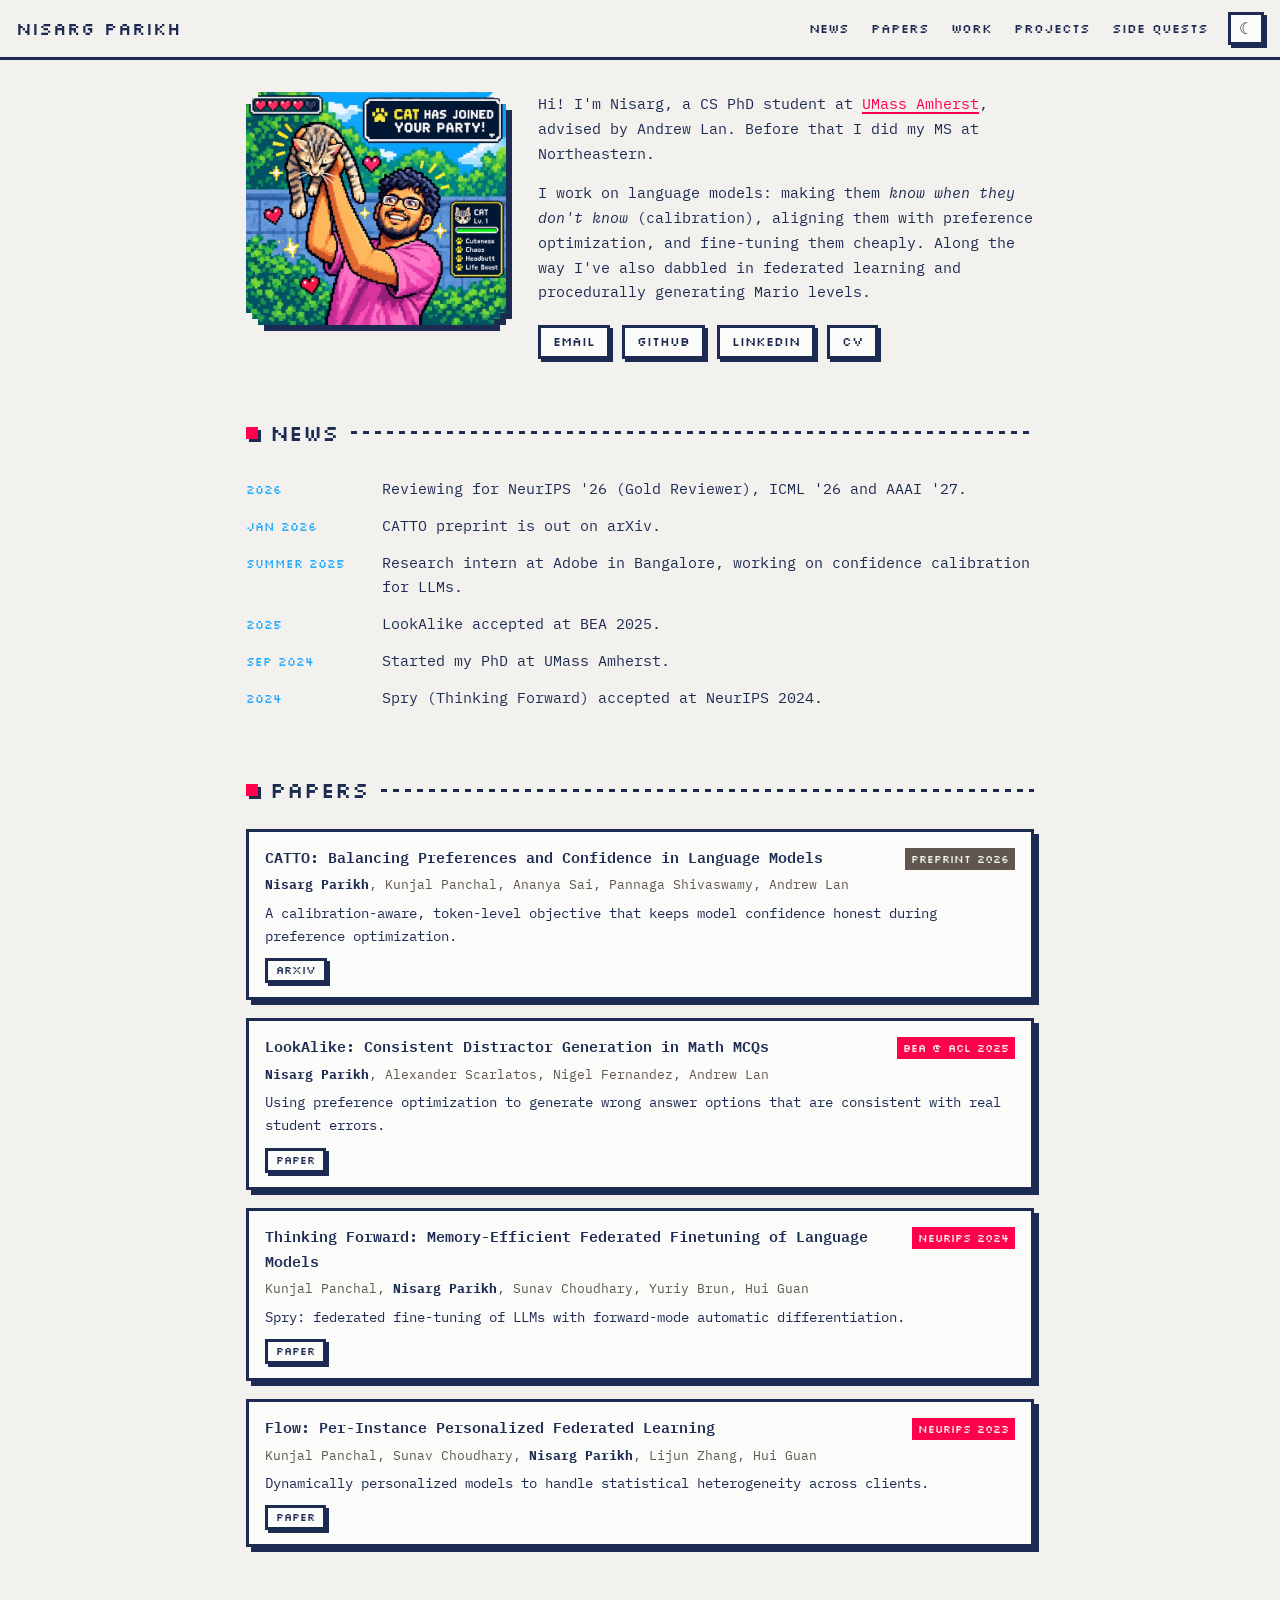
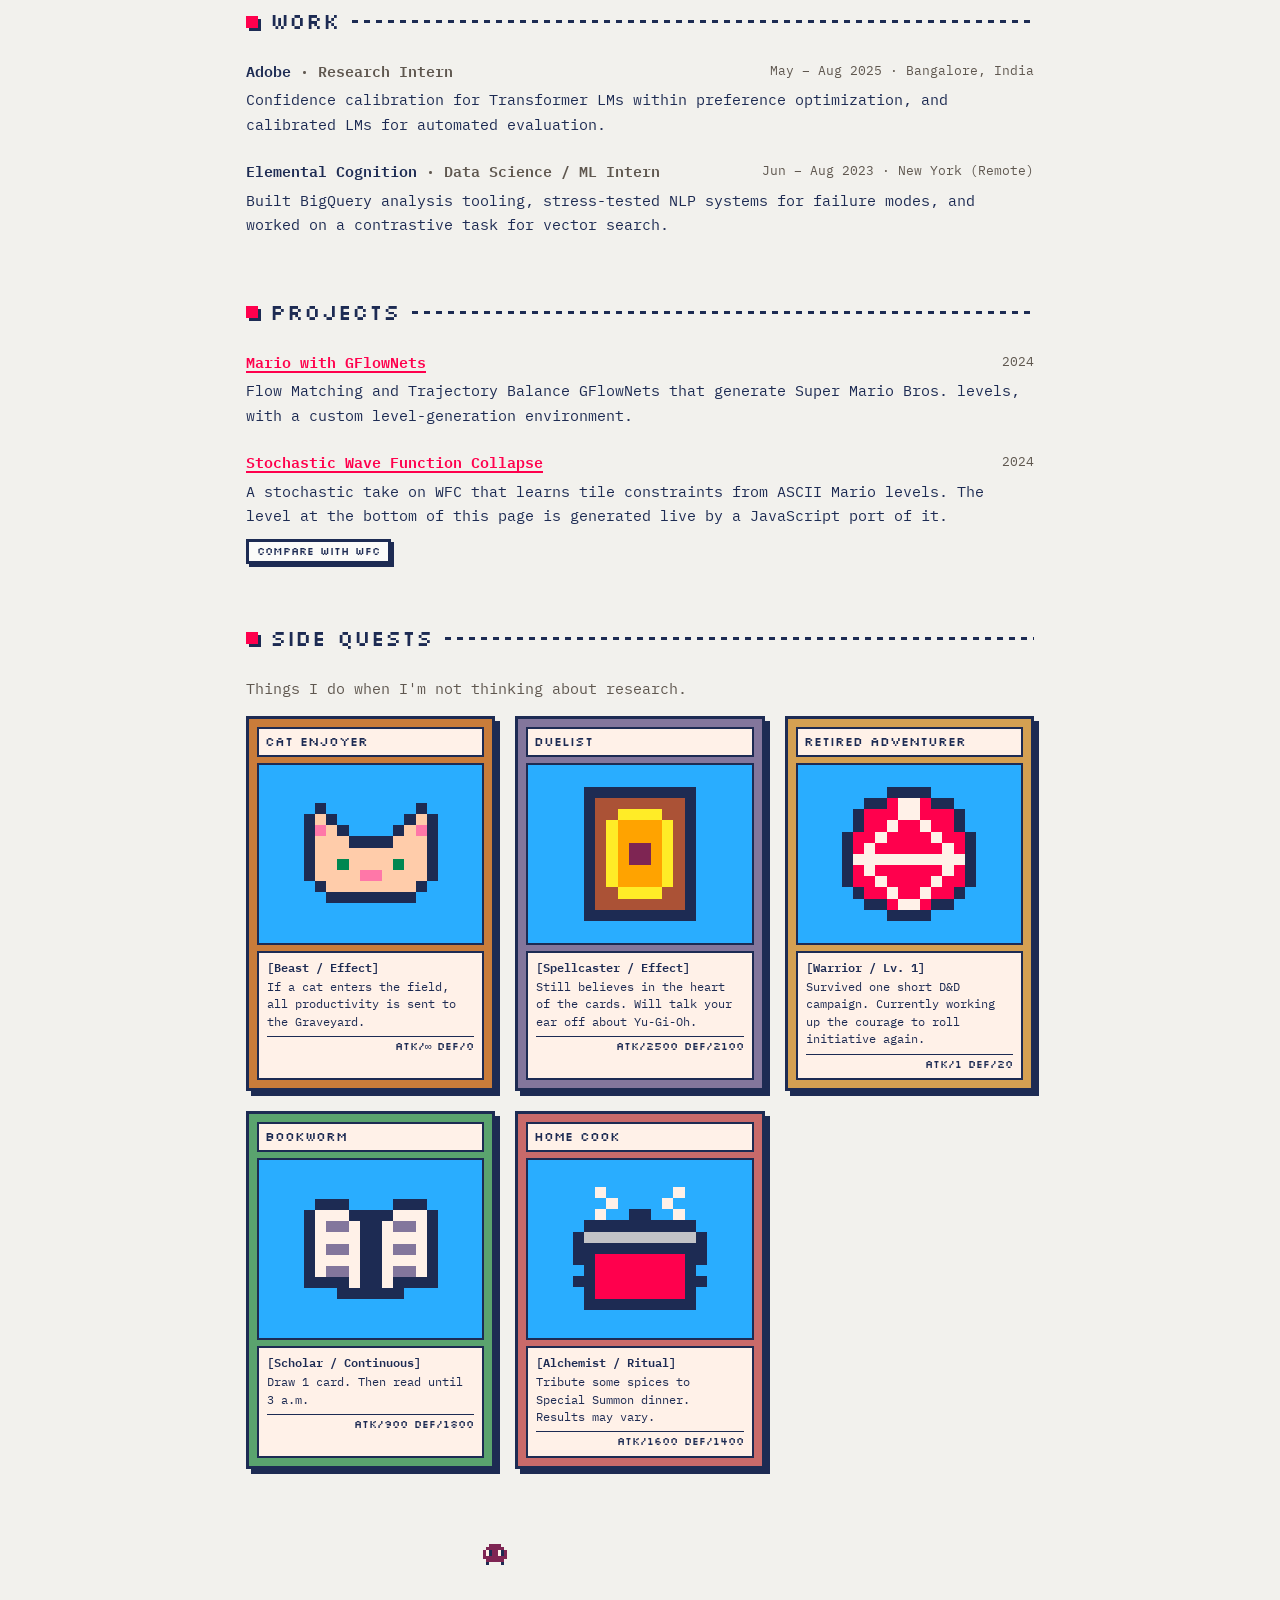
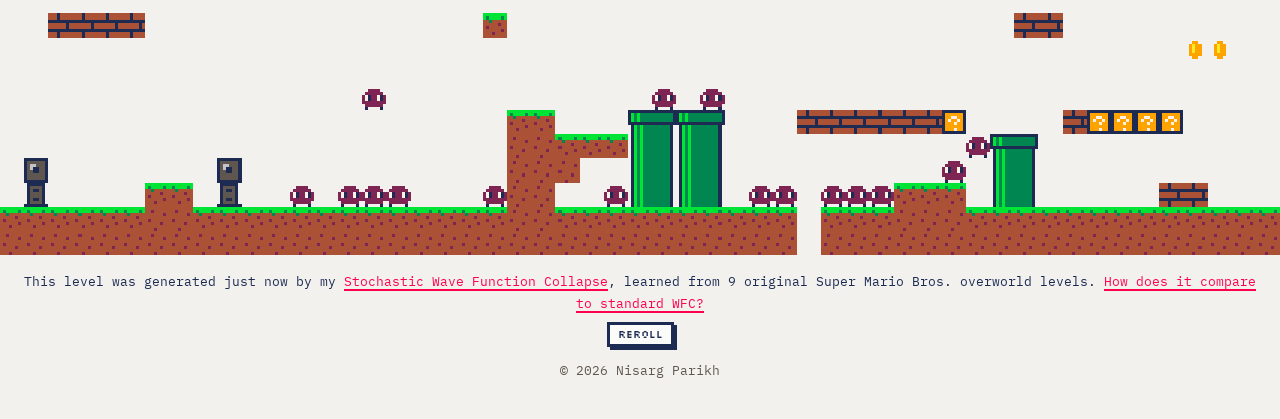
==== index.html @ 420789ab "First version of personal site" ====
<!DOCTYPE html>
<html lang="en">
<head>
  <meta charset="utf-8">
  <meta name="viewport" content="width=device-width, initial-scale=1">
  <title>Nisarg Parikh</title>
  <meta name="description" content="Nisarg Parikh, CS PhD student at UMass Amherst working on language models.">
  <link rel="icon" href="data:image/svg+xml,<svg xmlns='http://www.w3.org/2000/svg' viewBox='0 0 8 8' shape-rendering='crispEdges'><rect width='8' height='8' fill='%23ff004d'/><rect x='1' y='1' width='6' height='6' fill='%23fff1e8'/><rect x='2' y='2' width='1' height='4' fill='%231d2b53'/><rect x='5' y='2' width='1' height='4' fill='%231d2b53'/><rect x='3' y='3' width='1' height='1' fill='%231d2b53'/><rect x='4' y='4' width='1' height='1' fill='%231d2b53'/></svg>">
  <link rel="preconnect" href="https://fonts.googleapis.com">
  <link rel="preconnect" href="https://fonts.gstatic.com" crossorigin>
  <link href="https://fonts.googleapis.com/css2?family=Silkscreen&family=IBM+Plex+Mono:ital,wght@0,400;0,600;1,400&display=swap" rel="stylesheet">
  <link rel="stylesheet" href="style.css">
  <script>
    // Apply saved theme before paint to avoid a flash.
    try { const t = localStorage.getItem("theme"); if (t) document.documentElement.dataset.theme = t; } catch (e) {}
  </script>
</head>
<body>
  <header class="topbar">
    <a class="logo" href="#top">Nisarg Parikh</a>
    <nav>
      <a href="#news">News</a>
      <a href="#papers">Papers</a>
      <a href="#work">Work</a>
      <a href="#projects">Projects</a>
      <a href="#quests">Side Quests</a>
    </nav>
    <button id="theme-toggle" class="icon-btn" aria-label="Toggle dark mode"></button>
  </header>

  <main id="top">
    <section id="about" class="about">
      <div class="photo-wrap">
        <figure class="photo" id="photo" title="Hover or tap to see the real thing"></figure>
      </div>
      <div class="about-text">
        <div id="about-paras"></div>
        <div id="links" class="links"></div>
      </div>
    </section>

    <section id="news">
      <h2>News</h2>
      <ul id="news-list" class="news"></ul>
    </section>

    <section id="papers">
      <h2>Papers</h2>
      <ol id="pub-list" class="pubs"></ol>
    </section>

    <section id="work">
      <h2>Work</h2>
      <div id="exp-list" class="entries"></div>
    </section>

    <section id="projects">
      <h2>Projects</h2>
      <div id="proj-list" class="entries"></div>
    </section>

    <section id="quests">
      <h2>Side Quests</h2>
      <p class="muted">Things I do when I'm not thinking about research.</p>
      <div id="hobby-list" class="cards"></div>
    </section>
  </main>

  <footer>
    <canvas id="level" aria-label="A Mario-style level generated by Stochastic Wave Function Collapse"></canvas>
    <div class="footer-row">
      <span>This level was generated just now by my <a href="https://github.com/namelessCrusader/Stochastic-Wave-Function-Collapse/">Stochastic Wave Function Collapse</a>, learned from <span id="level-count">9</span> original Super Mario Bros. overworld levels. <a href="swfc.html">How does it compare to standard WFC?</a></span>
      <button id="reroll" class="btn small">Reroll</button>
    </div>
    <p class="muted small">© <span id="year"></span> Nisarg Parikh</p>
  </footer>

  <script src="theme.js"></script>
  <script src="data.js"></script>
  <script src="wfc.js"></script>
  <script src="swfc_model.js"></script>
  <script src="swfc.js"></script>
  <script src="main.js"></script>
</body>
</html>
---- style.css ----
/* Palette: PICO-8 (https://lospec.com/palette-list/pico-8) */
:root {
  --bg: #f2f1ed;
  --surface: #fbfbf9;
  --ink: #1d2b53;
  --muted: #5f574f;
  --line: #1d2b53;
  --accent: #ff004d;
  --accent-2: #29adff;
  --gold: #ffa300;
  --shadow: #1d2b53;
  --px: 3px; /* one "pixel" of UI chrome */
  --pixel-font: "Silkscreen", monospace;
  --body-font: "IBM Plex Mono", ui-monospace, monospace;
  color-scheme: light;
}

@media (prefers-color-scheme: dark) {
  :root:not([data-theme="light"]) {
    --bg: #000000;
    --surface: #141414;
    --ink: #fff1e8;
    --muted: #c2c3c7;
    --line: #fff1e8;
    --accent: #ff77a8;
    --accent-2: #29adff;
    --gold: #ffec27;
    --shadow: #5f574f;
    color-scheme: dark;
  }
}
:root[data-theme="dark"] {
  --bg: #000000;
  --surface: #141414;
  --ink: #fff1e8;
  --muted: #c2c3c7;
  --line: #fff1e8;
  --accent: #ff77a8;
  --accent-2: #29adff;
  --gold: #ffec27;
  --shadow: #5f574f;
  color-scheme: dark;
}

* { box-sizing: border-box; }

html { scroll-behavior: smooth; scroll-padding-top: 72px; }

body {
  margin: 0;
  background: var(--bg);
  color: var(--ink);
  font-family: var(--body-font);
  font-size: 15px;
  line-height: 1.65;
}

a { color: var(--accent); text-decoration-thickness: 2px; text-underline-offset: 3px; }
a:hover { background: var(--accent); color: var(--bg); text-decoration: none; }

.muted { color: var(--muted); }
.small { font-size: 13px; }

/* ---------- Top bar ---------- */
.topbar {
  position: sticky;
  top: 0;
  z-index: 10;
  display: flex;
  align-items: center;
  gap: 16px;
  padding: 12px 16px;
  background: var(--bg);
  border-bottom: var(--px) solid var(--line);
}
.logo {
  font-family: var(--pixel-font);
  font-size: 18px;
  color: var(--ink);
  text-decoration: none;
  white-space: nowrap;
}
.logo:hover { background: none; color: var(--accent); }
.topbar nav { display: flex; gap: 14px; margin-left: auto; flex-wrap: wrap; }
.topbar nav a {
  font-family: var(--pixel-font);
  font-size: 13px;
  color: var(--ink);
  text-decoration: none;
  padding: 2px 4px;
}
.topbar nav a:hover { background: var(--ink); color: var(--bg); }

@media (max-width: 720px) {
  .topbar { flex-wrap: wrap; gap: 8px 12px; }
  .topbar nav { order: 3; width: 100%; margin-left: 0; gap: 4px 12px; }
  #theme-toggle { margin-left: auto; }
}

/* ---------- Buttons ---------- */
.btn, .icon-btn {
  font-family: var(--pixel-font);
  font-size: 13px;
  color: var(--ink);
  background: var(--surface);
  border: var(--px) solid var(--line);
  box-shadow: var(--px) var(--px) 0 var(--shadow);
  padding: 6px 12px;
  cursor: pointer;
  text-decoration: none;
  display: inline-block;
  line-height: 1.2;
  transition: transform 60ms steps(1), box-shadow 60ms steps(1);
}
.btn:hover, .icon-btn:hover { background: var(--gold); color: #1d2b53; }
.btn:active, .icon-btn:active {
  transform: translate(var(--px), var(--px));
  box-shadow: 0 0 0 var(--shadow);
}
.btn.small { font-size: 11px; padding: 3px 8px; }
.icon-btn { padding: 4px 8px; font-size: 16px; }

/* ---------- Layout ---------- */
main {
  max-width: 820px;
  margin: 0 auto;
  padding: 32px 16px 16px;
}

section { margin: 0 0 56px; }

h2 {
  font-family: var(--pixel-font);
  font-weight: 400;
  font-size: 22px;
  margin: 0 0 20px;
  display: flex;
  align-items: center;
  gap: 12px;
}
h2::before {
  content: "";
  width: 12px;
  height: 12px;
  background: var(--accent);
  box-shadow: 3px 3px 0 var(--shadow);
  flex: none;
}
h2::after {
  content: "";
  flex: 1;
  height: var(--px);
  background: repeating-linear-gradient(90deg, var(--line) 0 6px, transparent 6px 12px);
}

/* ---------- About ---------- */
.about {
  display: grid;
  grid-template-columns: 260px 1fr;
  gap: 32px;
  align-items: start;
}
.about-text p:first-child { margin-top: 0; }

.photo-wrap { filter: drop-shadow(6px 6px 0 var(--shadow)); }
.photo {
  --s: 6px; /* size of one corner step */
  position: relative;
  margin: 0;
  background: var(--surface);
  aspect-ratio: 538 / 482;
  overflow: hidden;
  cursor: pointer;
  clip-path: polygon(
    0 calc(var(--s) * 2), var(--s) calc(var(--s) * 2), var(--s) var(--s), calc(var(--s) * 2) var(--s), calc(var(--s) * 2) 0,
    calc(100% - var(--s) * 2) 0, calc(100% - var(--s) * 2) var(--s), calc(100% - var(--s)) var(--s), calc(100% - var(--s)) calc(var(--s) * 2), 100% calc(var(--s) * 2),
    100% calc(100% - var(--s) * 2), calc(100% - var(--s)) calc(100% - var(--s) * 2), calc(100% - var(--s)) calc(100% - var(--s)), calc(100% - var(--s) * 2) calc(100% - var(--s)), calc(100% - var(--s) * 2) 100%,
    calc(var(--s) * 2) 100%, calc(var(--s) * 2) calc(100% - var(--s)), var(--s) calc(100% - var(--s)), var(--s) calc(100% - var(--s) * 2), 0 calc(100% - var(--s) * 2)
  );
}
.photo > * {
  position: absolute;
  inset: 0;
  width: 100%;
  height: 100%;
  display: block;
  object-fit: cover;
}
.photo .pixel { image-rendering: pixelated; z-index: 1; transition: opacity 250ms steps(4); }
/* A supplied pixel-art image is drawn at high resolution, so scale it smoothly. */
.photo img.pixel { image-rendering: auto; }
.photo:hover .pixel, .photo.reveal .pixel { opacity: 0; }

.links { display: flex; flex-wrap: wrap; gap: 12px; margin-top: 20px; }

@media (max-width: 640px) {
  .about { grid-template-columns: 1fr; gap: 24px; }
  .photo-wrap { max-width: 320px; }
}

/* ---------- News ---------- */
.news { list-style: none; margin: 0; padding: 0; }
.news li {
  display: grid;
  grid-template-columns: 120px 1fr;
  gap: 16px;
  padding: 6px 0;
}
.news .date {
  font-family: var(--pixel-font);
  font-size: 12px;
  color: var(--accent-2);
  padding-top: 3px;
}
@media (max-width: 520px) {
  .news li { grid-template-columns: 1fr; gap: 0; }
}

/* ---------- Papers ---------- */
.pubs { list-style: none; margin: 0; padding: 0; display: grid; gap: 18px; }
.pub {
  background: var(--surface);
  border: var(--px) solid var(--line);
  box-shadow: 5px 5px 0 var(--shadow);
  padding: 14px 16px;
}
.pub-head { display: flex; gap: 12px; align-items: baseline; justify-content: space-between; }
.pub-title { font-weight: 600; margin: 0; }
.tag {
  font-family: var(--pixel-font);
  font-size: 11px;
  white-space: nowrap;
  background: var(--accent);
  color: var(--bg);
  padding: 2px 6px;
}
.tag.preprint { background: var(--muted); }
.authors { font-size: 13px; color: var(--muted); margin: 4px 0; }
.authors b { color: var(--ink); }
.pub-summary { font-size: 14px; margin: 6px 0 10px; }
.pub-links { display: flex; gap: 10px; }

/* ---------- Work / Projects ---------- */
.entries { display: grid; gap: 22px; }
.entry-head { display: flex; flex-wrap: wrap; justify-content: space-between; gap: 4px 16px; }
.entry-title { font-weight: 600; }
.entry-meta { font-size: 13px; color: var(--muted); }
.entry p { margin: 4px 0 0; }
.entry .demo { margin-top: 10px; }

/* ---------- Side quests (trading cards) ---------- */
.cards {
  display: grid;
  grid-template-columns: repeat(auto-fill, minmax(190px, 1fr));
  gap: 20px;
}
.card {
  background: #c97c3a;
  border: var(--px) solid #1d2b53;
  box-shadow: 5px 5px 0 var(--shadow);
  padding: 8px;
  color: #1d2b53;
  display: flex;
  flex-direction: column;
  gap: 6px;
  transition: transform 120ms steps(2);
}
.card:hover { transform: translateY(-6px) rotate(-1deg); }
.card:nth-child(2) { background: #83769c; }
.card:nth-child(3) { background: #d4a052; }
.card:nth-child(4) { background: #5aa36e; }
.card:nth-child(5) { background: #c96a6a; }
.card-name {
  font-family: var(--pixel-font);
  font-size: 13px;
  background: #fff1e8;
  border: 2px solid #1d2b53;
  padding: 2px 6px;
  display: flex;
  justify-content: space-between;
}
.card-art {
  background: #29adff;
  border: 2px solid #1d2b53;
  aspect-ratio: 1 / 0.8;
  display: grid;
  place-items: center;
}
.card-art svg { width: 60%; height: auto; }
.card-text {
  background: #fff1e8;
  border: 2px solid #1d2b53;
  padding: 6px 8px;
  font-size: 12px;
  line-height: 1.45;
  flex: 1;
}
.card-type { font-weight: 600; display: block; margin-bottom: 2px; }
.card-stats {
  font-family: var(--pixel-font);
  font-size: 11px;
  text-align: right;
  border-top: 1px solid #1d2b53;
  margin-top: 6px;
  padding-top: 2px;
}

/* ---------- Footer ---------- */
footer { max-width: 100%; padding: 0 0 24px; text-align: center; }
#level {
  display: block;
  width: 100%;
  image-rendering: pixelated;
  cursor: pointer;
}
.footer-row {
  display: flex;
  flex-wrap: wrap;
  gap: 8px 16px;
  justify-content: center;
  align-items: center;
  padding: 16px 16px 0;
  font-size: 13px;
}

/* ---------- WFC vs SWFC page ---------- */
main.wide { max-width: 1120px; }
.page-title {
  font-family: var(--pixel-font);
  font-weight: 400;
  font-size: 28px;
  line-height: 1.2;
  margin: 0 0 16px;
}
.prose p, .prose li { max-width: 75ch; }
.prose ul { padding-left: 20px; }
.prose li { margin-bottom: 6px; }

.controls { display: flex; flex-wrap: wrap; gap: 12px; align-items: center; margin: 8px 0; }
.seg {
  display: inline-flex;
  border: var(--px) solid var(--line);
  box-shadow: var(--px) var(--px) 0 var(--shadow);
}
.seg button {
  font-family: var(--pixel-font);
  font-size: 12px;
  background: var(--surface);
  color: var(--ink);
  border: 0;
  padding: 6px 12px;
  cursor: pointer;
}
.seg button + button { border-left: var(--px) solid var(--line); }
.seg button[aria-pressed="true"] { background: var(--ink); color: var(--bg); }
.btn:disabled { opacity: 0.5; cursor: wait; }

.lab-grid {
  display: grid;
  grid-template-columns: 1fr 1fr;
  gap: 28px 24px;
  margin-top: 16px;
}
@media (max-width: 860px) { .lab-grid { grid-template-columns: 1fr; } }
.panel { margin: 0; min-width: 0; container-type: inline-size; }
.panel figcaption { font-family: var(--pixel-font); font-size: 13px; margin-bottom: 8px; }
pre.ascii {
  margin: 0;
  padding: 10px;
  background: #0b0b0b;
  color: #c2c3c7;
  border: var(--px) solid var(--line);
  box-shadow: 5px 5px 0 var(--shadow);
  font-family: var(--body-font);
  line-height: 1;
  letter-spacing: 0.15em;
  /* 56 columns of 0.75em each, minus padding and border */
  font-size: min(14px, calc((100cqw - 26px) / 42.3));
  white-space: pre;
  overflow: hidden;
}
.sample-panel pre.ascii { font-size: min(14px, calc((100cqw - 26px) / 31)); width: fit-content; max-width: 100%; }

.metrics {
  display: grid;
  grid-template-columns: repeat(3, 1fr);
  gap: 8px;
  margin: 12px 0 0;
}
.metrics dt { color: var(--muted); font-size: 11px; line-height: 1.3; }
.metrics dd { margin: 2px 0 0; font-weight: 600; font-size: 14px; }
.legend { list-style: none; padding: 0; display: flex; flex-wrap: wrap; gap: 6px 14px; font-size: 12px; margin: 12px 0 0; }
.legend code { padding: 0 4px; font-family: var(--body-font); }
.metric-notes p { margin: 0 0 10px; }

.table-wrap { overflow-x: auto; }
#bench-table { border-collapse: collapse; width: 100%; margin-top: 12px; font-size: 13px; }
#bench-table th, #bench-table td { padding: 6px 10px; border-bottom: 1px dashed var(--line); text-align: right; white-space: nowrap; }
#bench-table th[scope="row"], #bench-table thead th:first-child { text-align: left; }
#bench-table thead th { font-family: var(--pixel-font); font-weight: 400; font-size: 11px; }
#bench-table th[scope="row"] { font-weight: 600; }
#bench-table td.best { background: var(--gold); color: #1d2b53; font-weight: 600; }
#bench-table tr.ref { color: var(--muted); }
#bench-table tr.ref th { font-weight: 400; }

@media (prefers-reduced-motion: reduce) {
  * { transition: none !important; scroll-behavior: auto !important; }
}
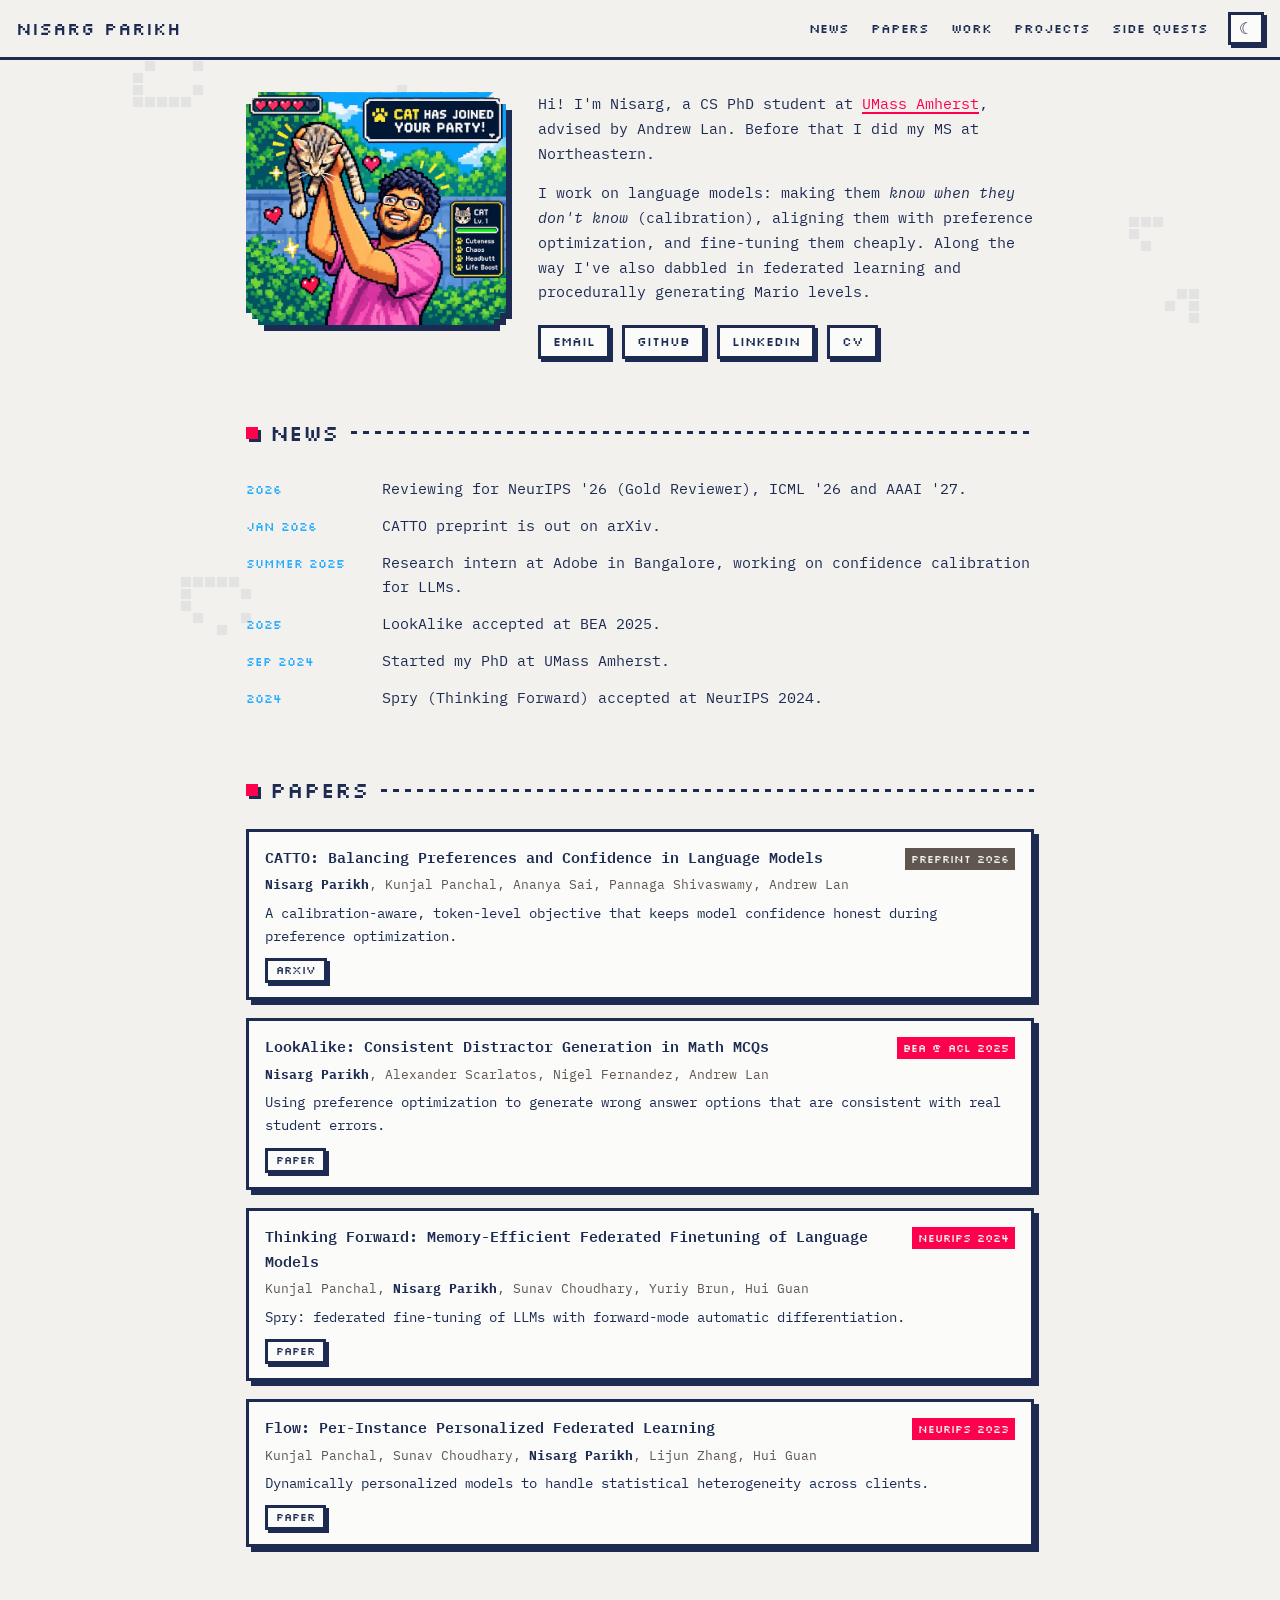
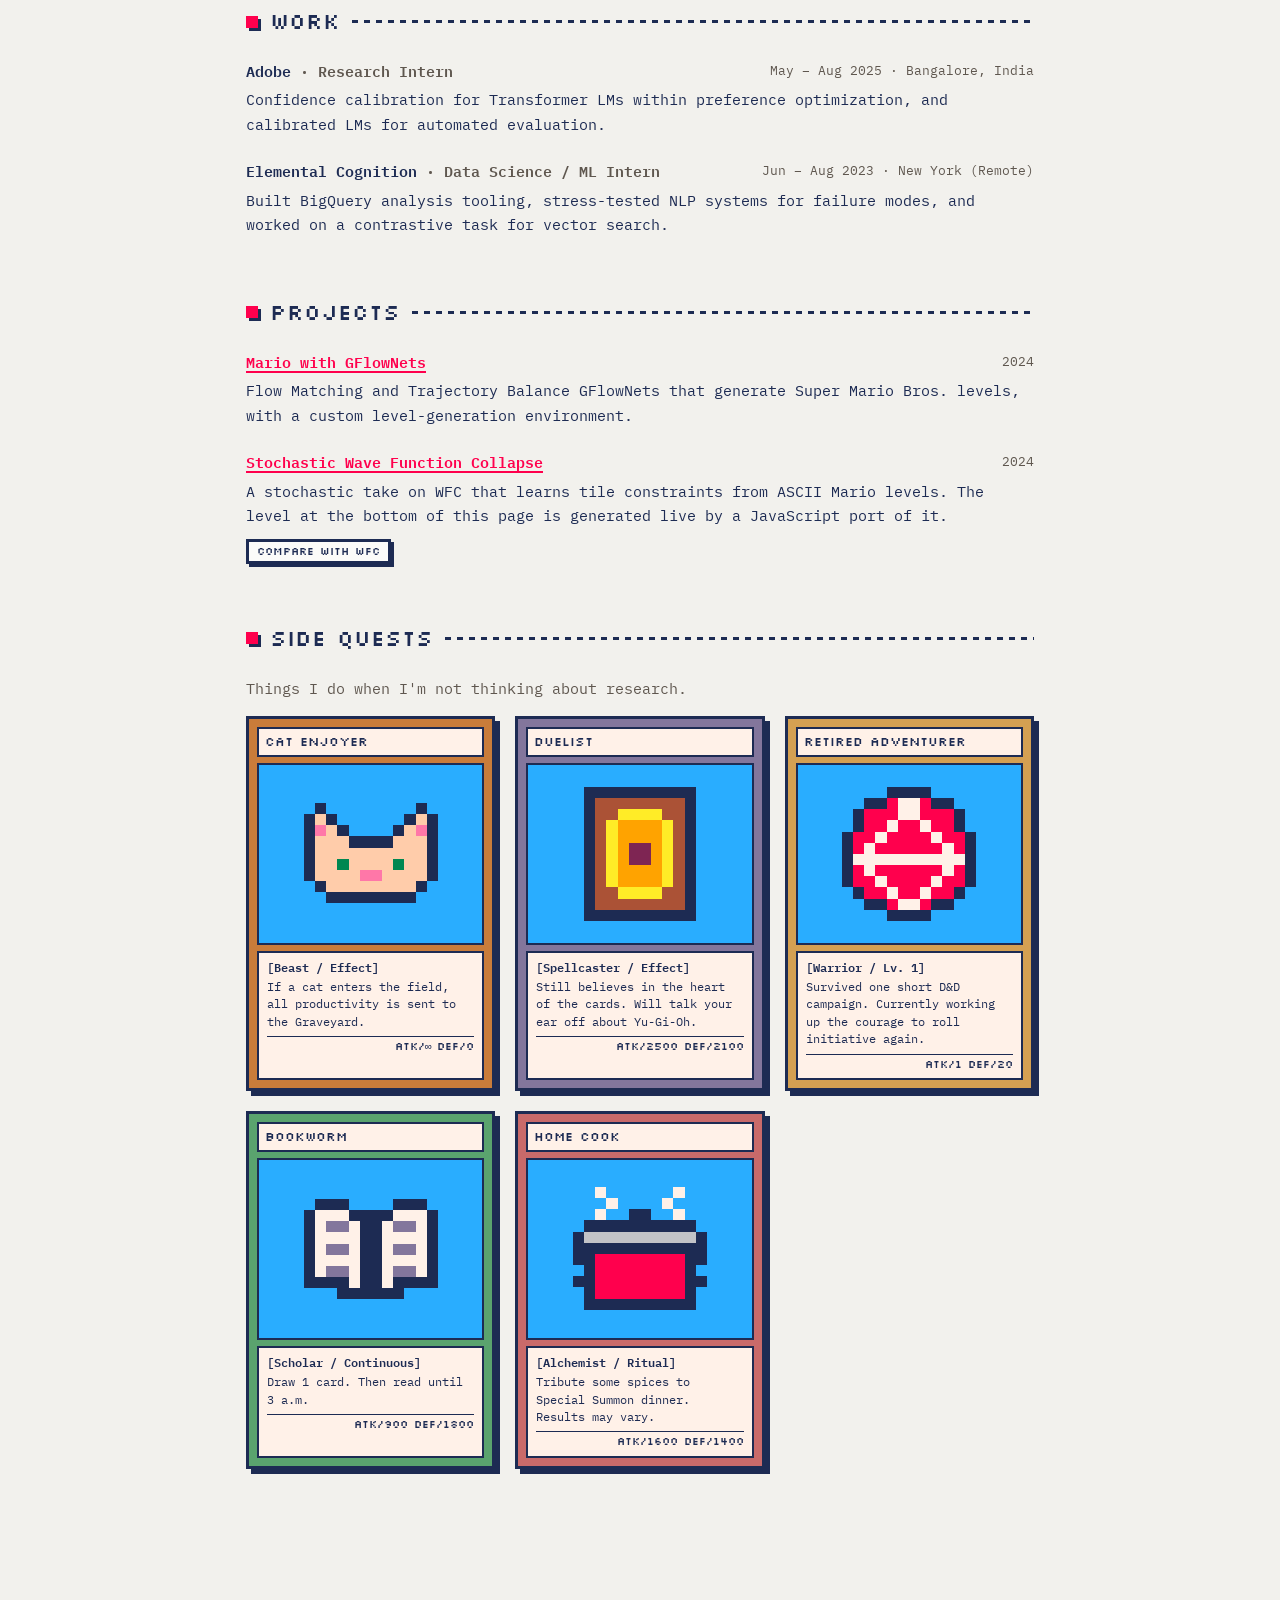
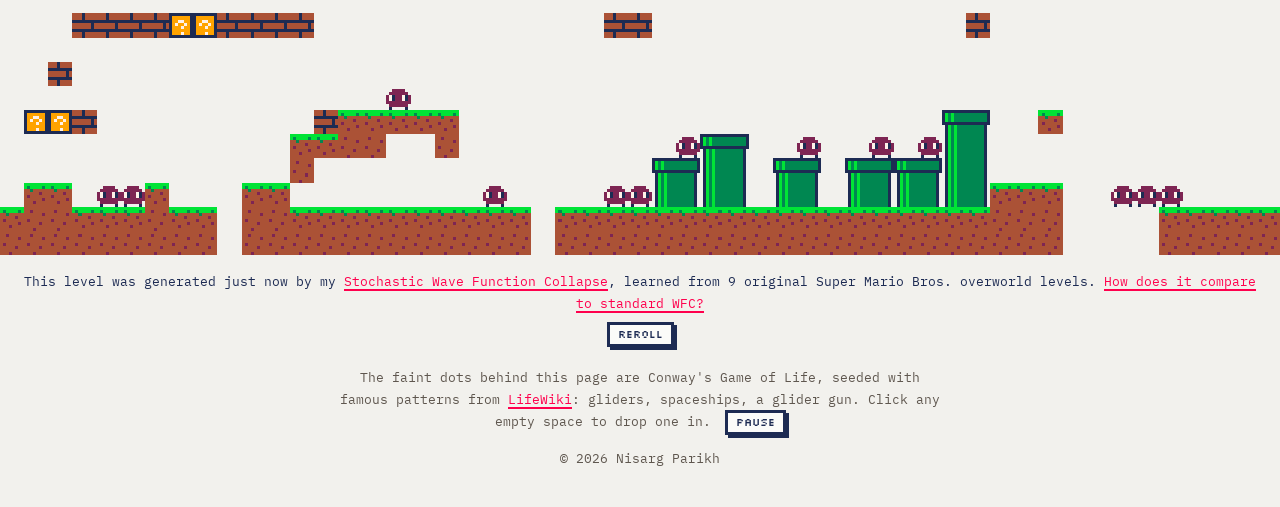
==== commit 021597af: "Add Game of Life background" ====
--- a/index.html
+++ b/index.html
@@ -72,6 +72,12 @@
       <span>This level was generated just now by my <a href="https://github.com/namelessCrusader/Stochastic-Wave-Function-Collapse/">Stochastic Wave Function Collapse</a>, learned from <span id="level-count">9</span> original Super Mario Bros. overworld levels. <a href="swfc.html">How does it compare to standard WFC?</a></span>
       <button id="reroll" class="btn small">Reroll</button>
     </div>
+    <p class="muted small life-note">
+      The faint dots behind this page are Conway's Game of Life, seeded with famous patterns
+      from <a href="https://conwaylife.com/wiki/">LifeWiki</a>: gliders, spaceships, a glider gun.
+      Click any empty space to drop one in.
+      <button id="life-toggle" class="btn small">Pause</button>
+    </p>
     <p class="muted small">© <span id="year"></span> Nisarg Parikh</p>
   </footer>
 
@@ -81,5 +87,6 @@
   <script src="swfc_model.js"></script>
   <script src="swfc.js"></script>
   <script src="main.js"></script>
+  <script src="life.js"></script>
 </body>
 </html>
--- a/style.css
+++ b/style.css
@@ -61,6 +61,18 @@
 .muted { color: var(--muted); }
 .small { font-size: 13px; }
 
+/* ---------- Game of Life background (life.js) ---------- */
+#life {
+  position: fixed;
+  top: 0;
+  left: 0;
+  z-index: -1;
+  pointer-events: none;
+  opacity: 0.07;
+}
+:root[data-theme="dark"] #life { opacity: 0.1; }
+@media (prefers-color-scheme: dark) { :root:not([data-theme="light"]) #life { opacity: 0.1; } }
+
 /* ---------- Top bar ---------- */
 .topbar {
   position: sticky;
@@ -313,6 +325,8 @@
   image-rendering: pixelated;
   cursor: pointer;
 }
+.life-note { max-width: 640px; margin: 20px auto 0; padding: 0 16px; }
+.life-note .btn { margin-left: 6px; }
 .footer-row {
   display: flex;
   flex-wrap: wrap;
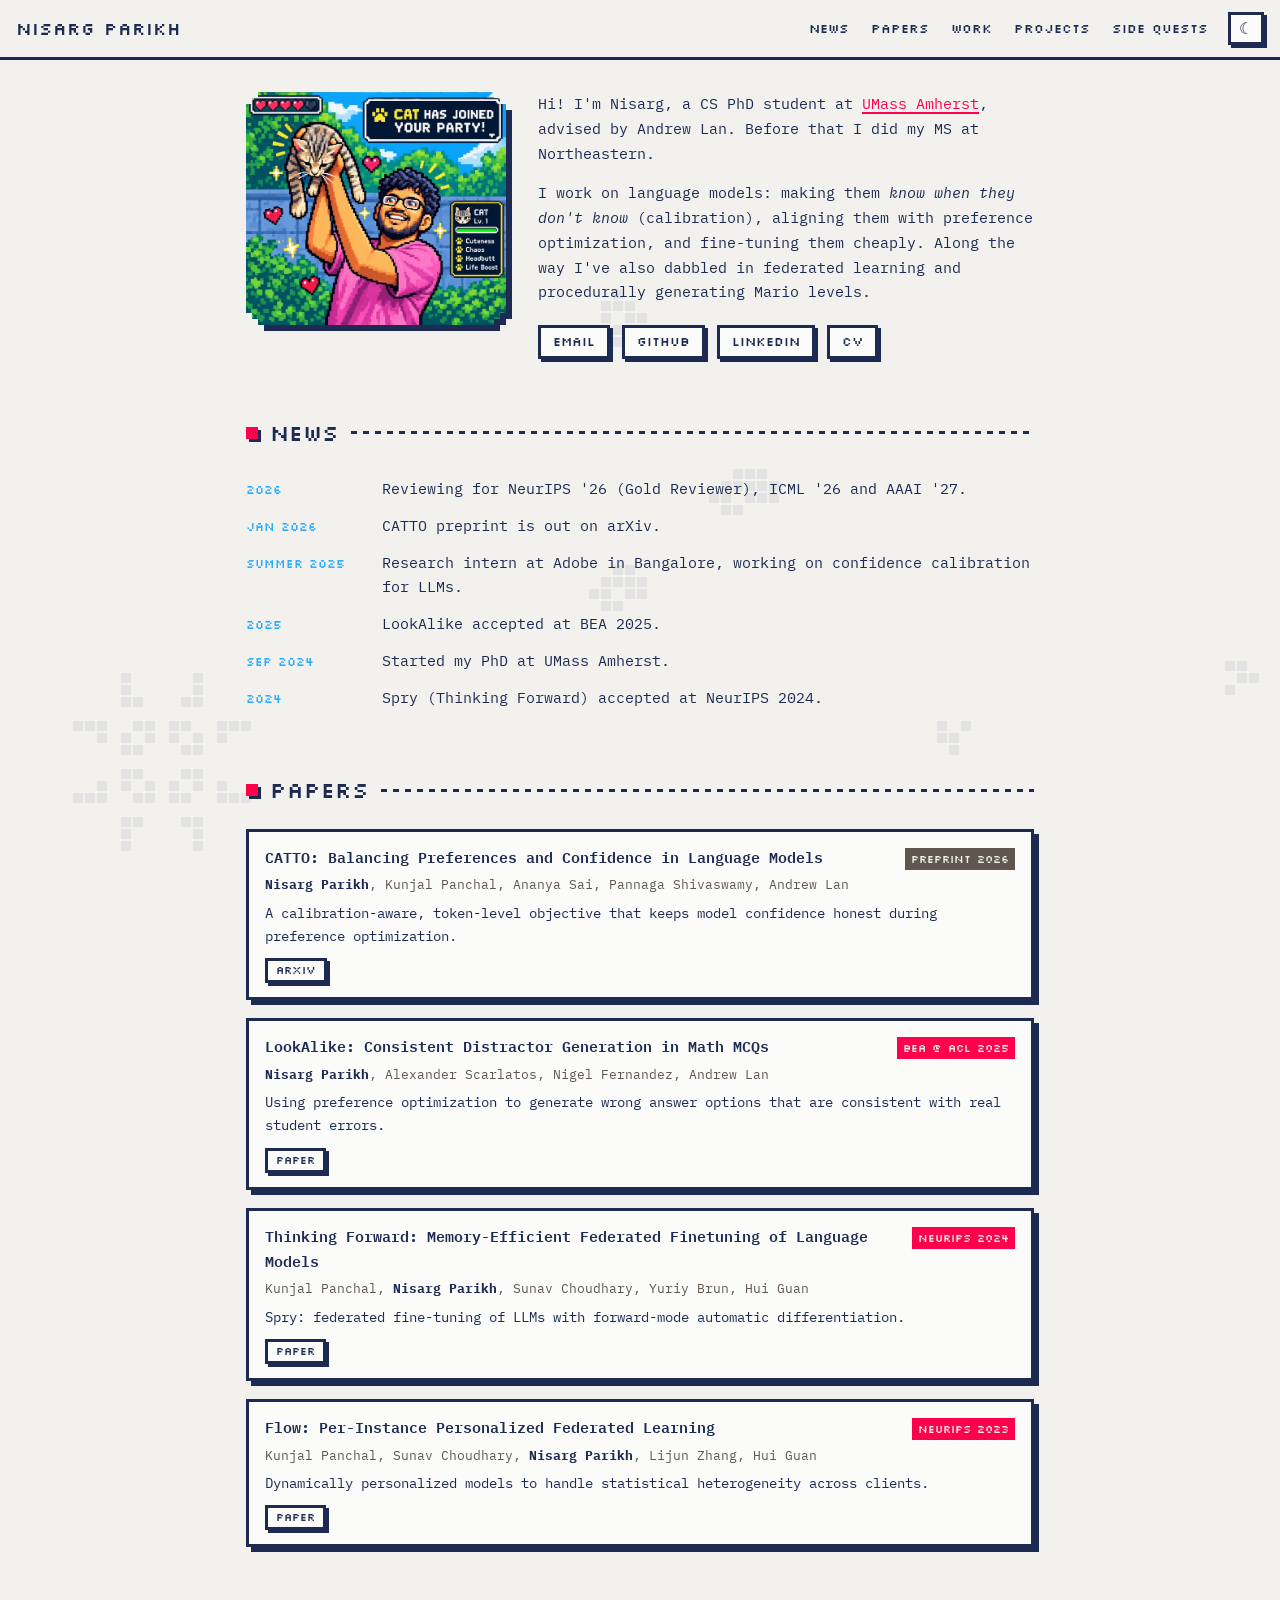
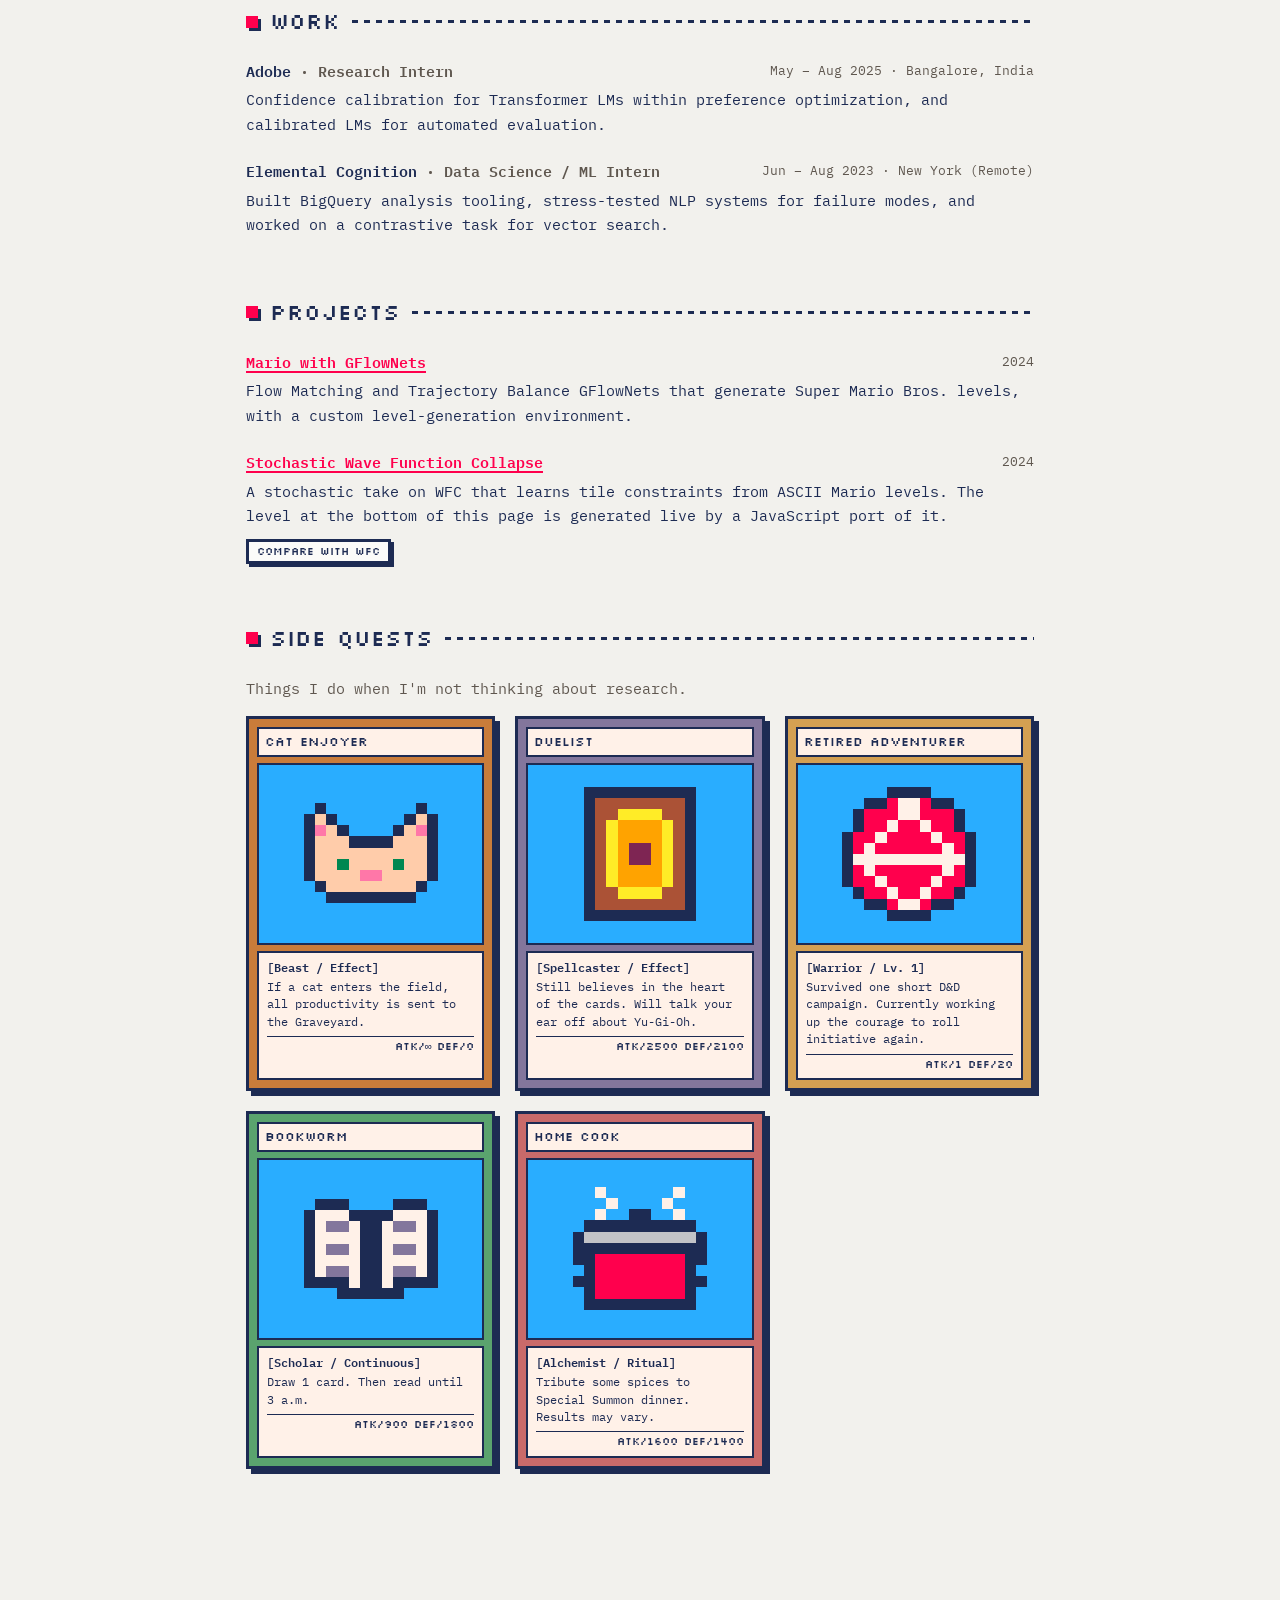
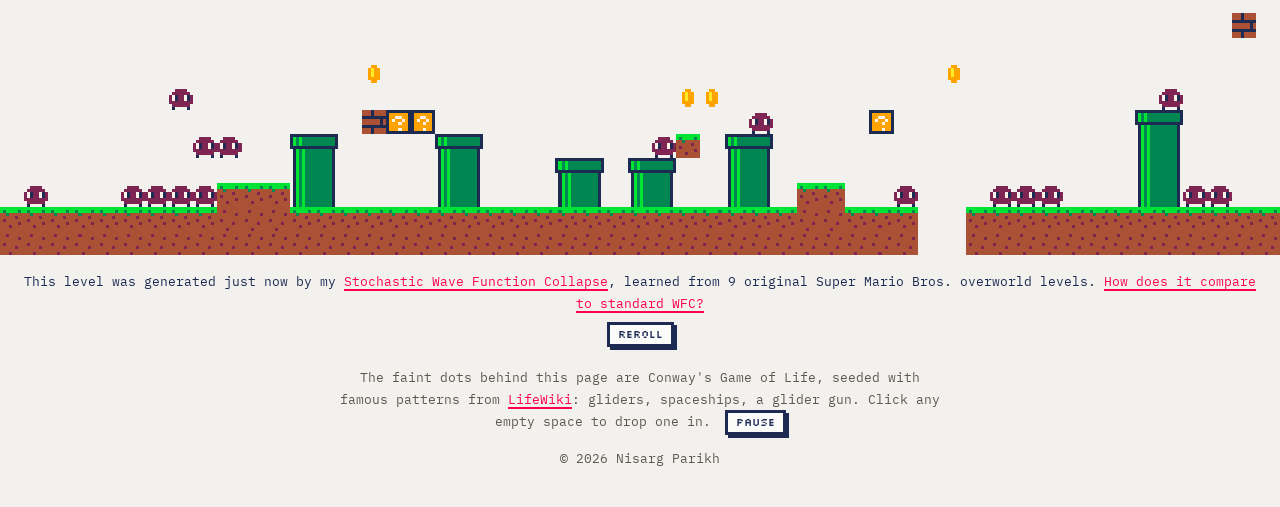
==== commit 1cccdabc: "Cache-bust assets and pin Game of Life canvas" ====
--- a/index.html
+++ b/index.html
@@ -9,7 +9,7 @@
   <link rel="preconnect" href="https://fonts.googleapis.com">
   <link rel="preconnect" href="https://fonts.gstatic.com" crossorigin>
   <link href="https://fonts.googleapis.com/css2?family=Silkscreen&family=IBM+Plex+Mono:ital,wght@0,400;0,600;1,400&display=swap" rel="stylesheet">
-  <link rel="stylesheet" href="style.css">
+  <link rel="stylesheet" href="style.css?v=2">
   <script>
     // Apply saved theme before paint to avoid a flash.
     try { const t = localStorage.getItem("theme"); if (t) document.documentElement.dataset.theme = t; } catch (e) {}
@@ -81,12 +81,12 @@
     <p class="muted small">© <span id="year"></span> Nisarg Parikh</p>
   </footer>
 
-  <script src="theme.js"></script>
-  <script src="data.js"></script>
-  <script src="wfc.js"></script>
-  <script src="swfc_model.js"></script>
-  <script src="swfc.js"></script>
-  <script src="main.js"></script>
-  <script src="life.js"></script>
+  <script src="theme.js?v=2"></script>
+  <script src="data.js?v=2"></script>
+  <script src="wfc.js?v=2"></script>
+  <script src="swfc_model.js?v=2"></script>
+  <script src="swfc.js?v=2"></script>
+  <script src="main.js?v=2"></script>
+  <script src="life.js?v=2"></script>
 </body>
 </html>
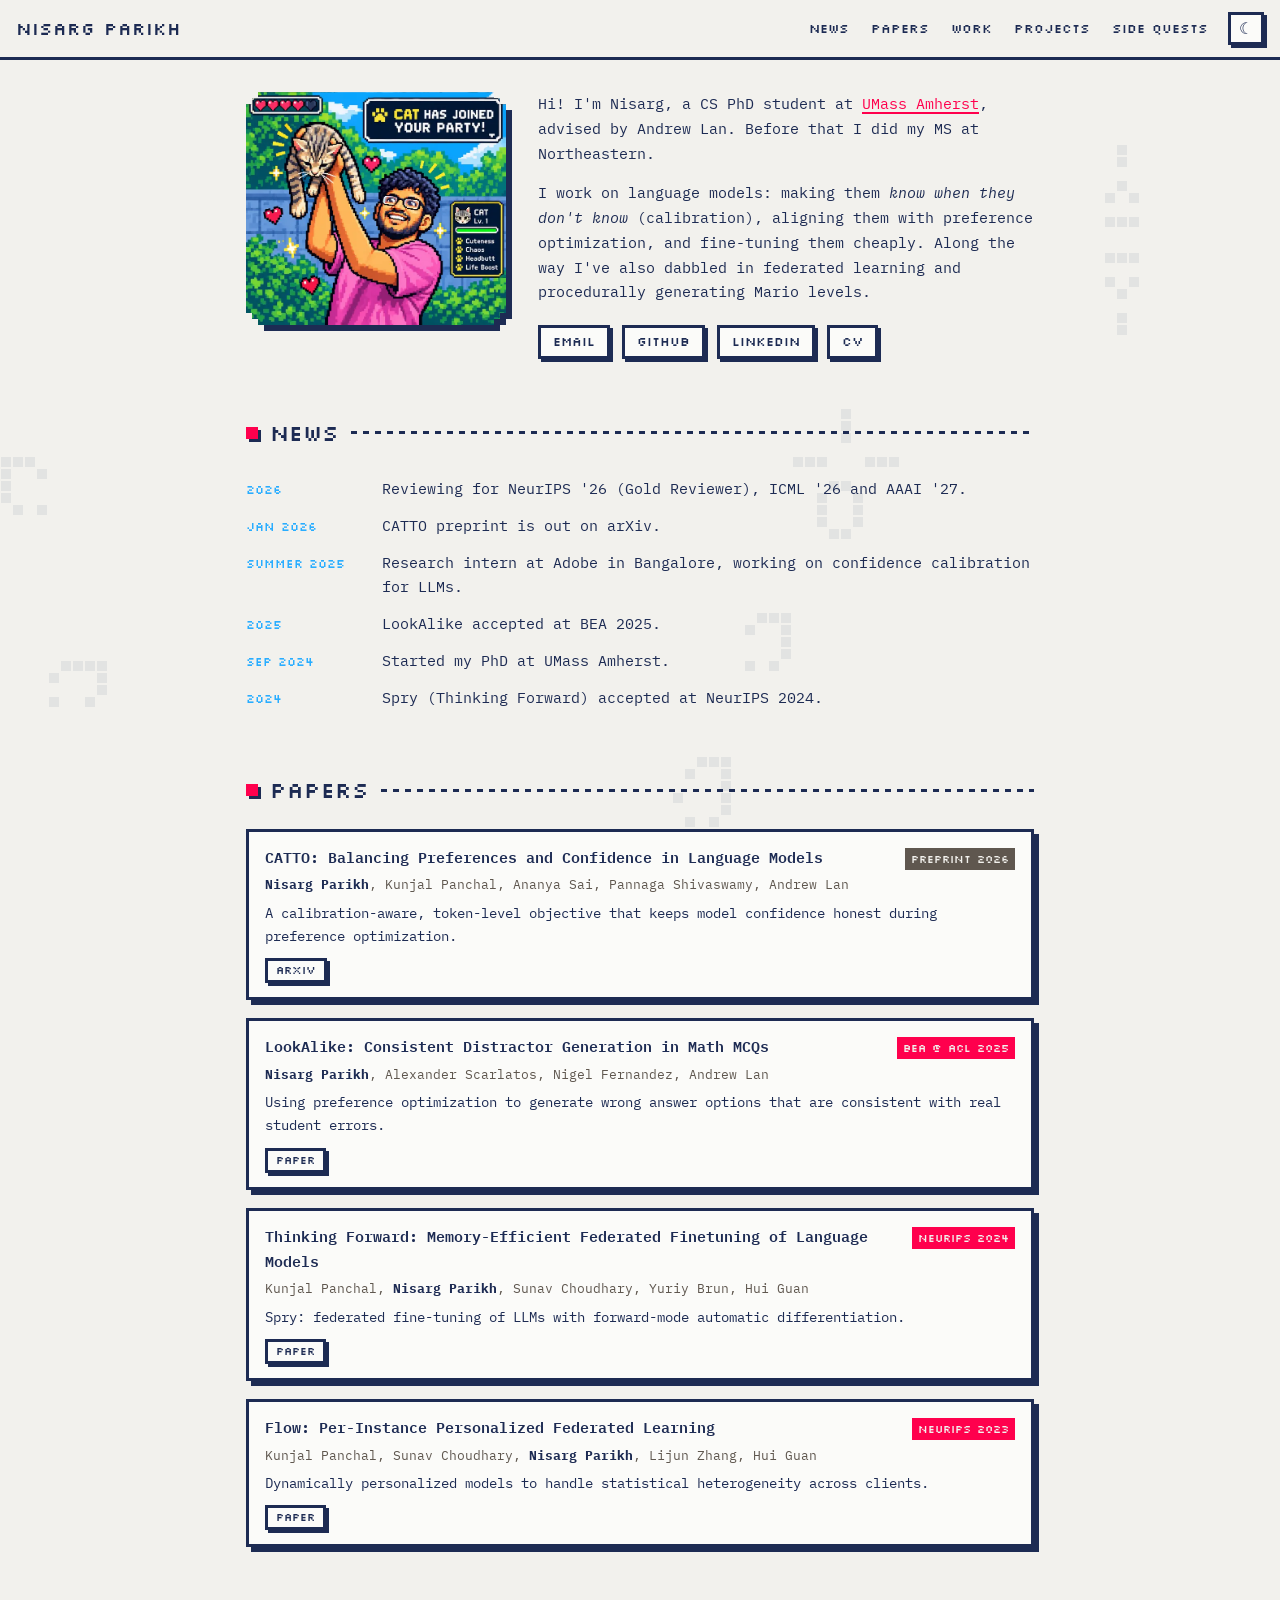
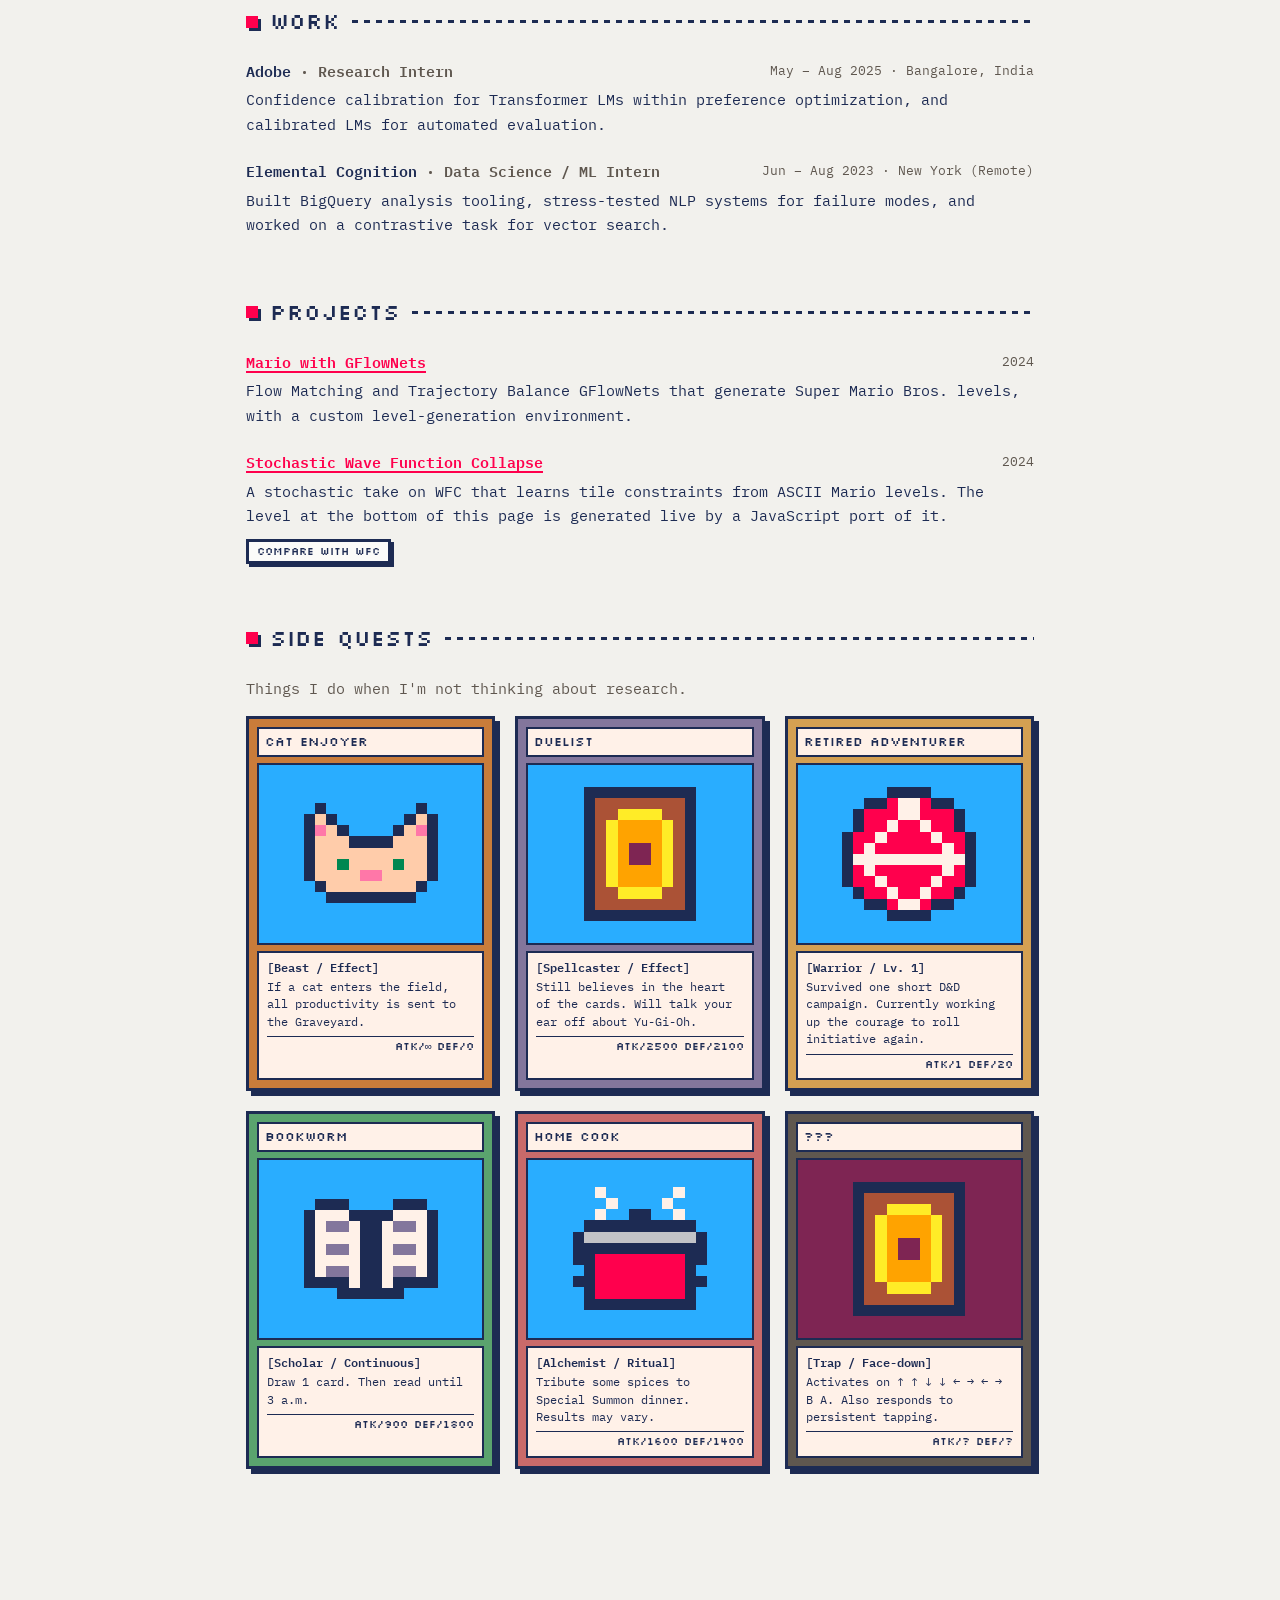
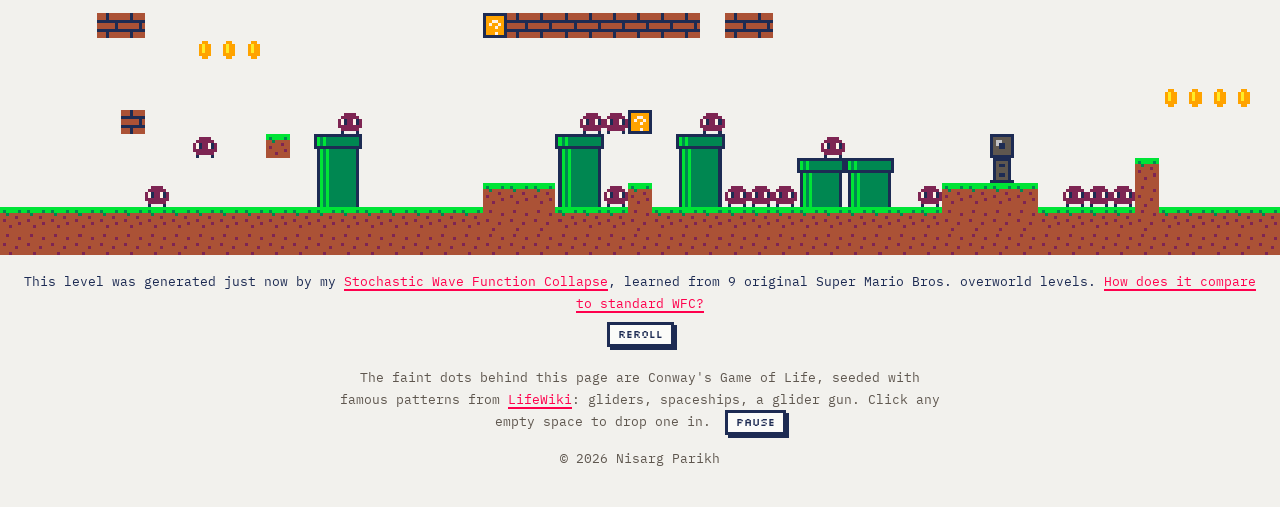
==== commit 58844721: "Add training-plan easter egg" ====
--- a/index.html
+++ b/index.html
@@ -9,7 +9,7 @@
   <link rel="preconnect" href="https://fonts.googleapis.com">
   <link rel="preconnect" href="https://fonts.gstatic.com" crossorigin>
   <link href="https://fonts.googleapis.com/css2?family=Silkscreen&family=IBM+Plex+Mono:ital,wght@0,400;0,600;1,400&display=swap" rel="stylesheet">
-  <link rel="stylesheet" href="style.css?v=2">
+  <link rel="stylesheet" href="style.css?v=3">
   <script>
     // Apply saved theme before paint to avoid a flash.
     try { const t = localStorage.getItem("theme"); if (t) document.documentElement.dataset.theme = t; } catch (e) {}
@@ -17,7 +17,7 @@
 </head>
 <body>
   <header class="topbar">
-    <a class="logo" href="#top">Nisarg Parikh</a>
+    <a class="logo" data-egg href="#top">Nisarg Parikh</a>
     <nav>
       <a href="#news">News</a>
       <a href="#papers">Papers</a>
@@ -81,12 +81,13 @@
     <p class="muted small">© <span id="year"></span> Nisarg Parikh</p>
   </footer>
 
-  <script src="theme.js?v=2"></script>
-  <script src="data.js?v=2"></script>
-  <script src="wfc.js?v=2"></script>
-  <script src="swfc_model.js?v=2"></script>
-  <script src="swfc.js?v=2"></script>
-  <script src="main.js?v=2"></script>
-  <script src="life.js?v=2"></script>
+  <script src="theme.js?v=3"></script>
+  <script src="data.js?v=3"></script>
+  <script src="wfc.js?v=3"></script>
+  <script src="swfc_model.js?v=3"></script>
+  <script src="swfc.js?v=3"></script>
+  <script src="main.js?v=3"></script>
+  <script src="life.js?v=3"></script>
+  <script src="easter-egg.js?v=3"></script>
 </body>
 </html>
--- a/style.css
+++ b/style.css
@@ -335,6 +335,80 @@
   align-items: center;
   padding: 16px 16px 0;
   font-size: 13px;
+}
+
+/* ---------- Easter egg (easter-egg.js) ---------- */
+[data-egg] { touch-action: manipulation; } /* no double-tap zoom while tapping */
+.card.facedown { background: #5f574f; cursor: pointer; }
+.card.facedown .card-art { background: #7e2553; }
+html.egg-open { overflow: hidden; }
+#egg-overlay {
+  position: fixed;
+  inset: 0;
+  z-index: 100;
+  display: flex;
+  align-items: center;
+  justify-content: center;
+  padding: 16px;
+  background: rgba(0, 0, 0, 0.6);
+}
+.egg-window {
+  display: flex;
+  flex-direction: column;
+  width: min(1100px, 100%);
+  height: min(920px, 100%);
+  background: var(--surface);
+  border: var(--px) solid var(--line);
+  box-shadow: 8px 8px 0 var(--shadow);
+}
+.egg-bar {
+  display: flex;
+  align-items: center;
+  justify-content: space-between;
+  gap: 12px;
+  padding: 6px 8px 6px 12px;
+  background: var(--ink);
+  color: var(--bg);
+  font-family: var(--pixel-font);
+  font-size: 13px;
+}
+.egg-close {
+  font-family: var(--pixel-font);
+  font-size: 11px;
+  color: var(--ink);
+  background: var(--bg);
+  border: 0;
+  padding: 3px 8px;
+  cursor: pointer;
+}
+.egg-window iframe { flex: 1; width: 100%; border: 0; background: var(--bg); }
+.egg-banner {
+  position: fixed;
+  left: 50%;
+  top: 40%;
+  z-index: 101;
+  transform: translate(-50%, -50%);
+  padding: 16px 28px;
+  font-family: var(--pixel-font);
+  font-size: 24px;
+  text-align: center;
+  white-space: nowrap;
+  color: #ffec27;
+  background: #1d2b53;
+  border: var(--px) solid #ffec27;
+  box-shadow: 6px 6px 0 #000;
+  animation: egg-pop 1.3s steps(8) forwards;
+}
+.egg-banner small { display: block; margin-top: 6px; font-size: 13px; color: #fff1e8; }
+@keyframes egg-pop {
+  0% { opacity: 0; transform: translate(-50%, -50%) scale(0.6); }
+  15% { opacity: 1; transform: translate(-50%, -50%) scale(1.08); }
+  25%, 80% { opacity: 1; transform: translate(-50%, -50%) scale(1); }
+  100% { opacity: 0; transform: translate(-50%, -50%) scale(1); }
+}
+@media (max-width: 520px) {
+  #egg-overlay { padding: 8px; }
+  .egg-banner { font-size: 18px; padding: 12px 18px; }
 }
 
 /* ---------- WFC vs SWFC page ---------- */
